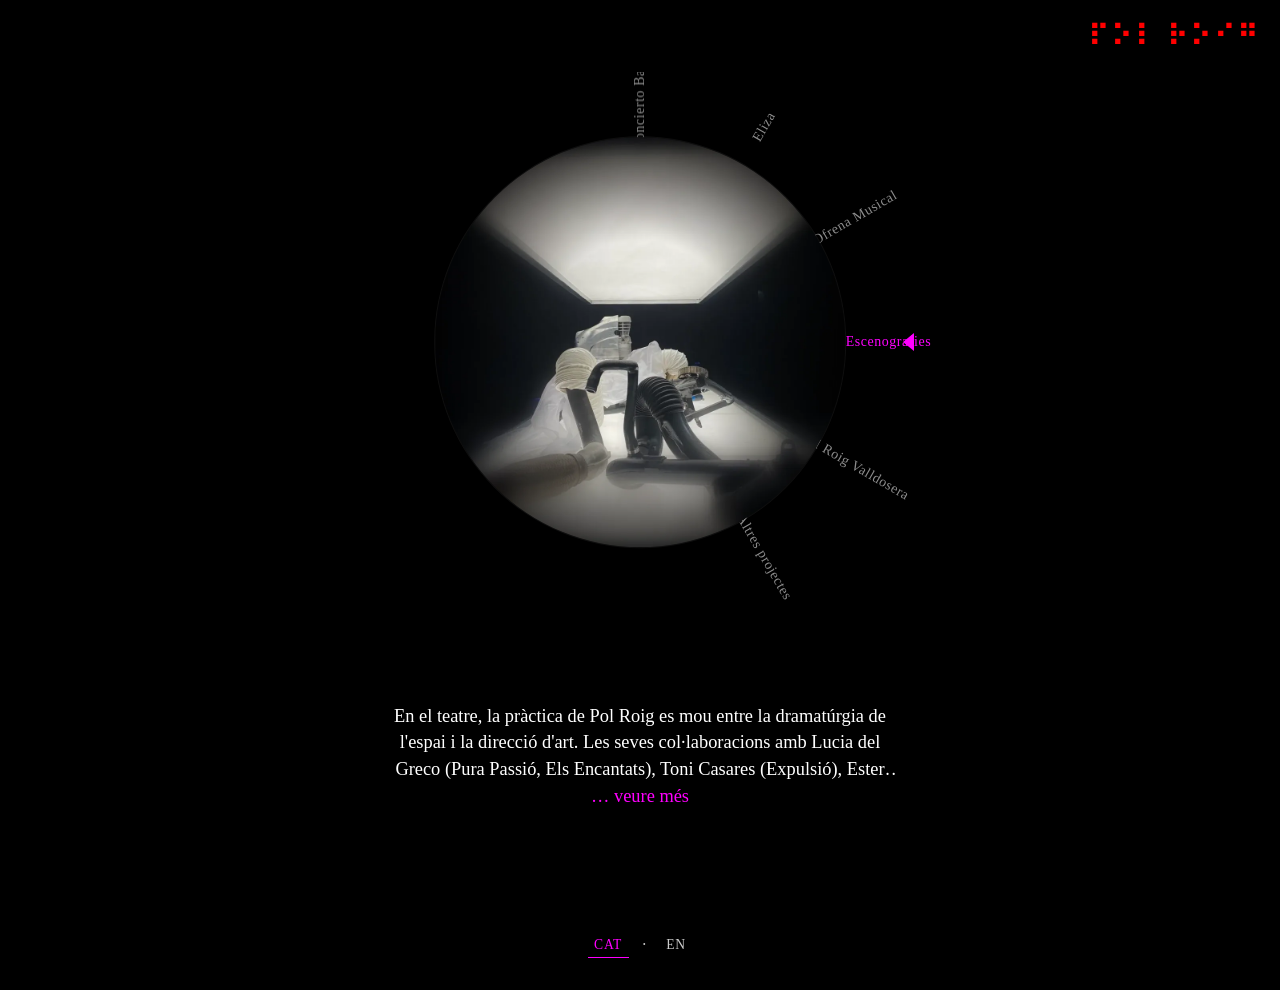
==== index.html @ 3471b9c0 "polroig3: estètica negra, contingut real, primera versió - Fons negre (#000) amb fg blanc i muted gr" ====
<!DOCTYPE html>
<html lang="ca">
<head>
  <meta charset="UTF-8">
  <meta name="viewport" content="width=device-width, initial-scale=1.0, viewport-fit=cover">
  <meta name="theme-color" content="#000000">

  <title>Pol Roig Valldosera</title>
  <meta name="description" content="Pol Roig Valldosera — dissenyador d'espai i artista multidisciplinari.">
  <link rel="canonical" href="https://polroigvalldosera.com/">

  <!-- Open Graph -->
  <meta property="og:type"        content="website">
  <meta property="og:title"       content="Pol Roig Valldosera">
  <meta property="og:description" content="Pol Roig Valldosera — dissenyador d'espai i artista multidisciplinari.">
  <meta property="og:image"       content="https://polroigvalldosera.com/data/escenografias/mirilla.webp">
  <meta property="og:url"         content="https://polroigvalldosera.com/">
  <meta name="twitter:card"       content="summary_large_image">

  <!-- hreflang -->
  <link rel="alternate" hreflang="ca"        href="https://polroigvalldosera.com/#/cat">
  <link rel="alternate" hreflang="en"        href="https://polroigvalldosera.com/#/en">
  <link rel="alternate" hreflang="x-default" href="https://polroigvalldosera.com/">

  <link rel="icon" type="image/webp" href="data/escenografias/mirilla.webp">
  <link rel="stylesheet" href="css/style.css">
</head>

<body>
  <!--
    Estructura mínima. La app la rellena dinámicamente desde js/app.js.
    El root #app contiene la vista activa (home o proyecto).
    El #iris es el overlay full-screen para las animaciones de entrada/salida.
  -->
  <div id="app" class="app"></div>
  <div id="iris" class="iris" aria-hidden="true"></div>

  <noscript>
    <p style="padding:2rem;font-family:'Times New Roman',serif;color:#fff;background:#000;min-height:100vh;margin:0">
      Aquest portfoli necessita JavaScript per funcionar. Si us plau, activa'l.<br>
      Pol Roig Valldosera — dissenyador d'espai i artista multidisciplinari.
    </p>
  </noscript>

  <script type="module" src="js/app.js"></script>
</body>
</html>
---- css/style.css ----
/* ============================================================
   polroig3 — estilo único
   mobile-first, sin frameworks. Todo el branding pasa por
   --color-acento y --color-titulo (inyectables desde data.json).
   ============================================================ */

/* -------------------- 0. Reset mínimo --------------------- */
*, *::before, *::after { box-sizing: border-box; margin: 0; padding: 0; }
html, body { height: 100%; }
img        { display: block; max-width: 100%; }
button     { background: none; border: 0; cursor: pointer; color: inherit; font: inherit; }
a          { color: inherit; text-decoration: none; }


/* -------------------- 1. Tokens --------------------------- */
:root {
  --bg:            #000000;
  --fg:            #ffffff;
  --muted:         #cccccc;

  --color-acento:  magenta;        /* pisable desde data.json -> config.color_acento */
  --color-titulo:  red;            /* pisable desde data.json -> config.color_titulo */

  --font-serif:    'Times New Roman', Times, serif;

  --ease-soft:     cubic-bezier(0.4, 0, 0.2, 1);
  --ease-spring:   cubic-bezier(0.34, 1.22, 0.64, 1);

  --swap-dur:      1100ms;     /* mirilla spin + iris-grow */
  --snap-dur:      350ms;      /* snap de la rueda */

  /* Geometría de la rueda — se sobreescribe en desktop */
  --wheel-size:    min(82vw, 50dvh);
  --mirilla-size:  46%;
  --radius-ratio:  0.92;

  /* Reparto vertical de la home (suma 100dvh) */
  --h-header:      8dvh;
  --h-wheel:       50dvh;
  --h-preview:     32dvh;
  --h-footer:      10dvh;
}
@media (min-width: 900px) {
  :root {
    --wheel-size:   min(60vmin, 540px);
    --mirilla-size: 32%;
  }
}

* { font-family: var(--font-serif); }

body {
  background: var(--bg);
  color: var(--fg);
  -webkit-font-smoothing: antialiased;
  font-feature-settings: "kern" 1, "liga" 1;
}


/* -------------------- 2. Layout root --------------------- */
.app {
  min-height: 100dvh;
  display: flex;
  flex-direction: column;
}

/* la home no scrollea; la página de proyecto sí */
body[data-view="home"]    { overflow: hidden; }
body[data-view="proyecto"] { overflow: auto; }


/* -------------------- 3. Header (braille) ---------------- */
.header {
  position: sticky;
  top: 0;
  z-index: 50;
  height: var(--h-header);
  display: flex;
  align-items: center;
  justify-content: flex-end;
  gap: 1rem;
  padding: 0 1.25rem;
  background: var(--bg);
}
.header__volver {
  margin-right: auto;
  font-size: 1rem;
  letter-spacing: 0.04em;
  color: var(--color-acento);
  transition: opacity 0.2s var(--ease-soft);
}
.header__volver:hover { opacity: 0.65; }

.braille {
  font-size: clamp(1rem, 3.6dvh, 1.75rem);
  letter-spacing: 0.08em;
  color: var(--color-titulo);
  user-select: none;
  cursor: default;          /* no clicable */
}


/* -------------------- 4. Home: rueda --------------------- */
.home {
  flex: 1 1 auto;
  display: flex;
  flex-direction: column;
}

.wheel-stage {
  position: relative;
  flex: 0 0 var(--h-wheel);
  display: grid;
  place-items: center;
  touch-action: none;       /* el drag de la rueda lo gestionamos en JS */
}

.wheel {
  position: relative;
  width: var(--wheel-size);
  height: var(--wheel-size);
  border-radius: 50%;
  transition: transform var(--snap-dur) var(--ease-spring);
  will-change: transform;
}
.wheel.is-dragging { transition: none; }

/* Slot: ancla puntual (0×0) en la posición radial. La rotación K*30 +
   translate(-R) coloca este punto en su sitio. */
.wheel__slot {
  position: absolute;
  top: 50%;
  left: 50%;
  width: 0;
  height: 0;
  transform:
    rotate(calc(var(--i) * 30deg))
    translate(0, calc(-1 * var(--wheel-size) / 2 * var(--radius-ratio)));
  transform-origin: 0 0;
}

/* Item: el botón clickable. Vive dentro del slot, se centra sobre él y
   rota -90º para que el texto salga como un rayo de sol del centro
   hacia fuera (en los slots 0..5 — la mitad derecha — se lee
   naturalmente de izquierda a derecha cuando inclinas la cabeza). */
.wheel__item {
  position: absolute;
  top: 0;
  left: 0;
  transform: translate(-50%, -50%) rotate(-90deg);
  transform-origin: center;
  font-size: clamp(0.65rem, 1.55dvh, 0.95rem);
  letter-spacing: 0.04em;
  color: var(--fg);
  white-space: nowrap;
  opacity: 0.55;
  cursor: pointer;
  padding: 0.25rem 0.4rem;
  transition: opacity 0.3s var(--ease-soft), color 0.3s var(--ease-soft);
}
.wheel__item:hover         { opacity: 0.9; }
.wheel__item.is-active     { opacity: 1; color: var(--color-acento); }

/* Selector triangular a la derecha (3 o'clock) */
.wheel__selector {
  position: absolute;
  top: 50%;
  right: calc(50% - var(--wheel-size) / 2 - 0.25rem);
  transform: translate(0, -50%);
  width: 0;
  height: 0;
  border-top:    0.6rem solid transparent;
  border-bottom: 0.6rem solid transparent;
  border-right:  0.7rem solid var(--color-acento);  /* punta hacia la rueda */
  pointer-events: none;
}


/* -------------------- 5. Mirilla ------------------------- */
.mirilla {
  position: absolute;
  top: 50%;
  left: 50%;
  width: var(--mirilla-size);
  aspect-ratio: 1 / 1;
  transform: translate(-50%, -50%);
  border-radius: 50%;
  overflow: hidden;
  /* Fallback visual mientras no haya mirilla.webp generada: gradiente
     radial discreto. Si la imagen carga, se superpone encima. */
  background:
    radial-gradient(circle at 50% 50%,
      #2a2a2a 0%,
      #1a1a1a 55%,
      #000000 100%);
  display: block;
  isolation: isolate;        /* aislar ::after para clip-path */
  transition: box-shadow 0.25s var(--ease-soft);
  box-shadow: 0 0 0 1px rgba(255,255,255,0.06);
}
.mirilla:hover { box-shadow: 0 0 0 2px var(--color-acento); }

.mirilla__img {
  width: 100%;
  height: 100%;
  object-fit: cover;
}
/* Si la imagen falla (no existe aún), la ocultamos para que se vea el
   gradiente del fondo. */
.mirilla__img:not([src]),
.mirilla__img[src=""] { display: none; }

/* Capa que aparece encima durante el swap, con la imagen siguiente.
   La animación iris-grow descubre la nueva imagen desde el centro. */
.mirilla::after {
  content: "";
  position: absolute;
  inset: 0;
  background-image: var(--next-img, none);
  background-size: cover;
  background-position: center;
  clip-path: circle(0% at 50% 50%);
  pointer-events: none;
  z-index: 1;
}

/* Estado swap: spin de toda la mirilla + iris-grow del overlay */
.mirilla.is-swapping {
  animation: mirilla-spin var(--swap-dur) var(--ease-soft);
}
.mirilla.is-swapping::after {
  animation: iris-grow 950ms 150ms var(--ease-soft) forwards;
}
@keyframes mirilla-spin {
  from { transform: translate(-50%, -50%) rotate(0deg); }
  to   { transform: translate(-50%, -50%) rotate(360deg); }
}
@keyframes iris-grow {
  from { clip-path: circle(0%   at 50% 50%); }
  to   { clip-path: circle(75%  at 50% 50%); }
}


/* -------------------- 6. Preview de texto --------------- */
.preview {
  flex: 0 0 var(--h-preview);
  padding: 1.25rem 1.5rem;
  display: flex;
  align-items: center;
  justify-content: center;
  text-align: center;
  transition: opacity 250ms var(--ease-soft);
}
.preview.is-fading { opacity: 0; }

.preview__inner {
  max-width: 32rem;
  font-size: clamp(1rem, 2.2dvh, 1.15rem);
  line-height: 1.45;
}

.preview__text {
  display: -webkit-box;
  -webkit-line-clamp: 3;
  -webkit-box-orient: vertical;
  overflow: hidden;
}

.preview__more {
  color: var(--color-acento);
  white-space: nowrap;
  border-bottom: 1px solid transparent;
  transition: border-color 0.2s var(--ease-soft);
}
.preview__more:hover { border-color: var(--color-acento); }


/* -------------------- 7. Footer (idiomas) --------------- */
.footer {
  flex: 0 0 var(--h-footer);
  display: flex;
  align-items: center;
  justify-content: center;
  gap: 0.85rem;
  padding: 0.5rem 1rem;
  background: var(--bg);
}

.lang__btn {
  font-size: 0.85rem;
  letter-spacing: 0.06em;
  color: var(--muted);
  padding: 0.25rem 0.4rem;
  border-bottom: 1px solid transparent;
  transition: color 0.2s var(--ease-soft), border-color 0.2s var(--ease-soft);
}
.lang__btn:hover            { color: var(--fg); }
.lang__btn.is-active        { color: var(--color-acento); border-bottom-color: var(--color-acento); }
.lang__sep                  { color: var(--muted); user-select: none; }


/* -------------------- 8. Página de proyecto ------------ */
.project {
  flex: 1 1 auto;
  display: flex;
  flex-direction: column;
  align-items: center;
  padding: 1.5rem 1.25rem 3rem;
}
.project__inner {
  width: 100%;
  max-width: 720px;
  display: flex;
  flex-direction: column;
  gap: 3rem;
}

.grupo { display: flex; flex-direction: column; gap: 1.25rem; }
.grupo__titulo {
  font-size: clamp(1.4rem, 3dvh, 2rem);
  font-weight: 400;
  letter-spacing: 0.02em;
  color: var(--color-acento);
}
.grupo__parrafo {
  font-size: 1.05rem;
  line-height: 1.55;
}


/* -------------------- 9. Slideshow ---------------------- */
.slideshow {
  position: relative;
  width: 100%;
  aspect-ratio: 4 / 3;
  overflow: hidden;
  background: #111;
  user-select: none;
}
.slideshow__track {
  display: flex;
  width: 100%;
  height: 100%;
  transform: translateX(calc(var(--i, 0) * -100%));
  transition: transform 600ms var(--ease-soft);
  will-change: transform;
}
.slideshow__slide {
  flex: 0 0 100%;
  height: 100%;
}
.slideshow__slide img {
  width: 100%;
  height: 100%;
  object-fit: cover;
}

.slideshow__btn {
  position: absolute;
  top: 0;
  width: 10%;
  height: 100%;
  display: flex;
  align-items: center;
  justify-content: center;
  font-size: 2rem;
  color: var(--color-acento);
  opacity: 0.35;
  transition: opacity 0.2s var(--ease-soft);
  background: linear-gradient(to right, rgba(0,0,0,0.6), transparent);
}
.slideshow__btn--prev { left: 0;  }
.slideshow__btn--next { right: 0; background: linear-gradient(to left, rgba(0,0,0,0.6), transparent); }
.slideshow__btn:hover           { opacity: 1; }
.slideshow__btn[disabled]       { opacity: 0; pointer-events: none; }
.slideshow:hover .slideshow__btn:not([disabled]) { opacity: 0.85; }


/* -------------------- 10. Texto desplegable ------------ */
.desplegable { display: flex; flex-direction: column; gap: 0.5rem; }

.desplegable__body {
  max-height: 0;
  overflow: hidden;
  transition: max-height 500ms var(--ease-soft);
  display: flex;
  flex-direction: column;
  gap: 1rem;
}
.desplegable__body p { font-size: 1.05rem; line-height: 1.55; }

.desplegable__toggle {
  align-self: flex-start;
  font-size: 0.95rem;
  color: var(--color-acento);
  border-bottom: 1px solid transparent;
  padding-bottom: 1px;
  transition: border-color 0.2s var(--ease-soft);
}
.desplegable__toggle:hover { border-bottom-color: var(--color-acento); }


/* -------------------- 11. Iris overlay ------------------ */
/* Cubre toda la pantalla en negro y aplica una máscara radial
   con un agujero animado por JS. Cuando #iris.is-active, intercepta
   los clicks; el resto del tiempo es invisible. */
.iris {
  position: fixed;
  inset: 0;
  background: #000;
  z-index: 100;
  pointer-events: none;
  -webkit-mask-image: radial-gradient(circle at 50% 50%, transparent 9999px, black 9999px);
          mask-image: radial-gradient(circle at 50% 50%, transparent 9999px, black 9999px);
}
.iris.is-active { pointer-events: auto; }


/* -------------------- 12. Reduced motion --------------- */
@media (prefers-reduced-motion: reduce) {
  *, *::before, *::after {
    animation-duration: 0.001ms !important;
    transition-duration: 0.001ms !important;
  }
}
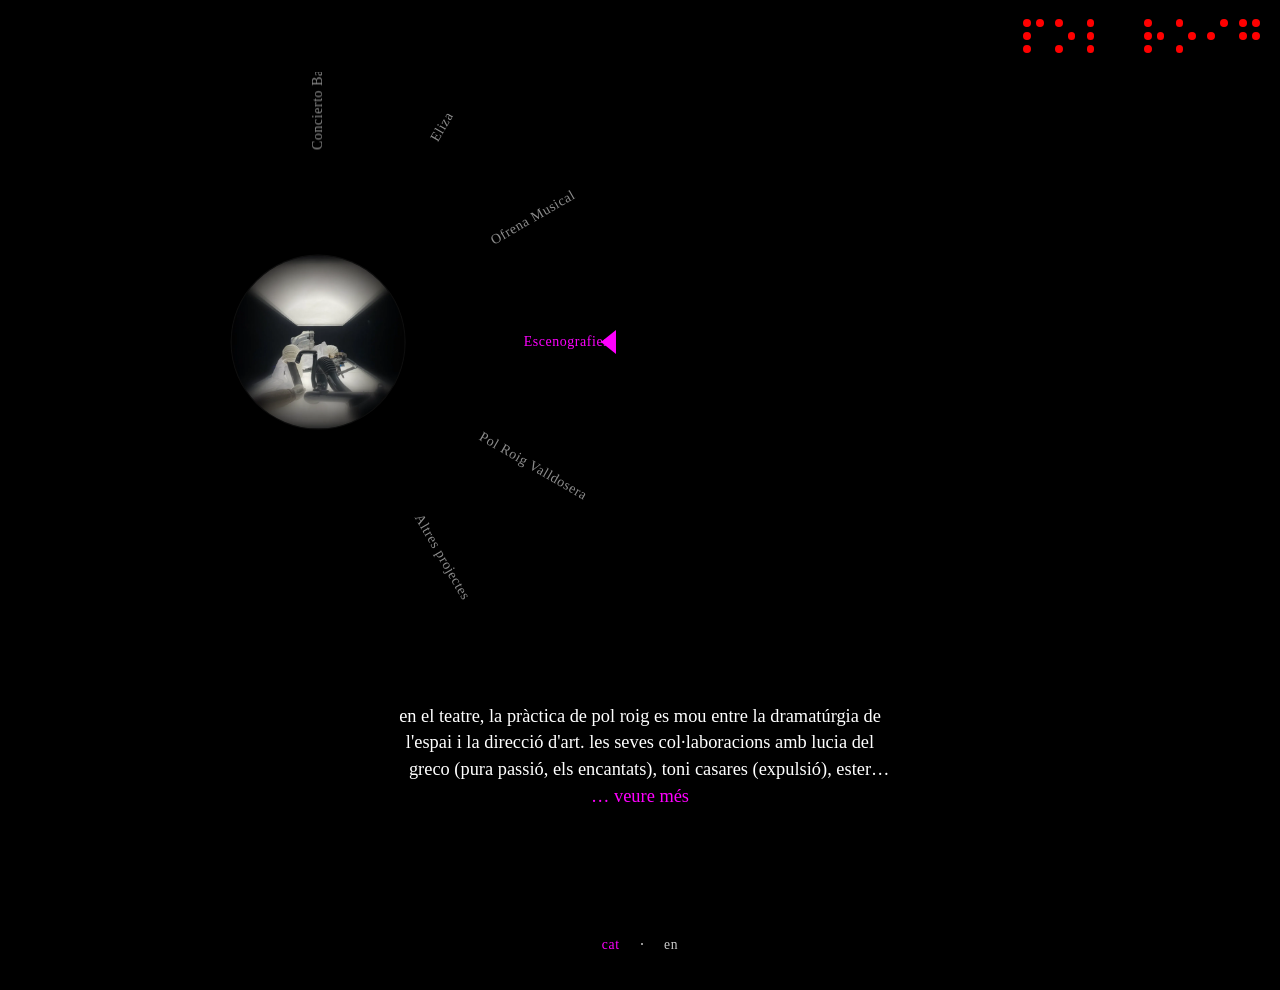
==== commit 373b9fba: "polroig3: anim mirilla polroig2, favicon dinàmic, braille net, sense majúscules - Mirilla swap amb d" ====
--- a/index.html
+++ b/index.html
@@ -5,24 +5,24 @@
   <meta name="viewport" content="width=device-width, initial-scale=1.0, viewport-fit=cover">
   <meta name="theme-color" content="#000000">
 
-  <title>Pol Roig Valldosera</title>
-  <meta name="description" content="Pol Roig Valldosera — dissenyador d'espai i artista multidisciplinari.">
-  <link rel="canonical" href="https://polroigvalldosera.com/">
+  <title>pol roig valldosera</title>
+  <meta name="description" content="pol roig valldosera — dissenyador d'espai i artista multidisciplinari.">
+  <link rel="canonical" href="https://meowrhino.github.io/polroig3/">
 
   <!-- Open Graph -->
   <meta property="og:type"        content="website">
-  <meta property="og:title"       content="Pol Roig Valldosera">
-  <meta property="og:description" content="Pol Roig Valldosera — dissenyador d'espai i artista multidisciplinari.">
-  <meta property="og:image"       content="https://polroigvalldosera.com/data/escenografias/mirilla.webp">
-  <meta property="og:url"         content="https://polroigvalldosera.com/">
+  <meta property="og:title"       content="pol roig valldosera">
+  <meta property="og:description" content="pol roig valldosera — dissenyador d'espai i artista multidisciplinari.">
+  <meta property="og:image"       content="https://meowrhino.github.io/polroig3/data/escenografias/mirilla.webp">
+  <meta property="og:url"         content="https://meowrhino.github.io/polroig3/">
   <meta name="twitter:card"       content="summary_large_image">
 
   <!-- hreflang -->
-  <link rel="alternate" hreflang="ca"        href="https://polroigvalldosera.com/#/cat">
-  <link rel="alternate" hreflang="en"        href="https://polroigvalldosera.com/#/en">
-  <link rel="alternate" hreflang="x-default" href="https://polroigvalldosera.com/">
+  <link rel="alternate" hreflang="ca"        href="https://meowrhino.github.io/polroig3/#/cat">
+  <link rel="alternate" hreflang="en"        href="https://meowrhino.github.io/polroig3/#/en">
+  <link rel="alternate" hreflang="x-default" href="https://meowrhino.github.io/polroig3/">
 
-  <link rel="icon" type="image/webp" href="data/escenografias/mirilla.webp">
+  <link rel="icon" id="favicon" type="image/webp" href="data/escenografias/mirilla.webp">
   <link rel="stylesheet" href="css/style.css">
 </head>
 
--- a/css/style.css
+++ b/css/style.css
@@ -54,6 +54,8 @@
   color: var(--fg);
   -webkit-font-smoothing: antialiased;
   font-feature-settings: "kern" 1, "liga" 1;
+  /* Sense majúscules a tota la web — fail-safe per si algun text les porta */
+  text-transform: lowercase;
 }
 
 
@@ -92,12 +94,33 @@
 .header__volver:hover { opacity: 0.65; }
 
 .braille {
-  font-size: clamp(1rem, 3.6dvh, 1.75rem);
-  letter-spacing: 0.08em;
+  display: inline-flex;
+  align-items: center;
+  gap: 0.4em;
   color: var(--color-titulo);
   user-select: none;
   cursor: default;          /* no clicable */
-}
+  font-size: clamp(1rem, 3.6dvh, 1.75rem);
+}
+.braille-char {
+  display: inline-grid;
+  grid-template-columns: 0.28em 0.28em;
+  grid-template-rows: 0.28em 0.28em 0.28em;
+  gap: 0.18em;
+}
+.braille-dot {
+  width: 0.28em;
+  height: 0.28em;
+  border-radius: 50%;
+  background: currentColor;
+}
+.braille-dot[data-pos="1"] { grid-column: 1; grid-row: 1; }
+.braille-dot[data-pos="2"] { grid-column: 1; grid-row: 2; }
+.braille-dot[data-pos="3"] { grid-column: 1; grid-row: 3; }
+.braille-dot[data-pos="4"] { grid-column: 2; grid-row: 1; }
+.braille-dot[data-pos="5"] { grid-column: 2; grid-row: 2; }
+.braille-dot[data-pos="6"] { grid-column: 2; grid-row: 3; }
+.braille-space { width: 0.5em; }
 
 
 /* -------------------- 4. Home: rueda --------------------- */
@@ -111,14 +134,23 @@
   position: relative;
   flex: 0 0 var(--h-wheel);
   display: grid;
-  place-items: center;
+  /* Roda i mirilla desplaçades cap a l'esquerra perquè el selector
+     triangular tingui aire a la dreta (com el pointer de polroig). */
+  place-items: center start;
+  padding-left: clamp(1rem, 4vw, 3rem);
+  padding-right: clamp(2rem, 8vw, 5rem);
   touch-action: none;       /* el drag de la rueda lo gestionamos en JS */
 }
 
-.wheel {
+.wheel-disc {
   position: relative;
   width: var(--wheel-size);
   height: var(--wheel-size);
+}
+
+.wheel {
+  position: absolute;
+  inset: 0;
   border-radius: 50%;
   transition: transform var(--snap-dur) var(--ease-spring);
   will-change: transform;
@@ -161,17 +193,18 @@
 .wheel__item:hover         { opacity: 0.9; }
 .wheel__item.is-active     { opacity: 1; color: var(--color-acento); }
 
-/* Selector triangular a la derecha (3 o'clock) */
+/* Selector triangular a la dreta (3 o'clock), separat del cercle perquè
+   tingui aire (el disc està desplaçat a l'esquerra a l'stage). */
 .wheel__selector {
   position: absolute;
   top: 50%;
-  right: calc(50% - var(--wheel-size) / 2 - 0.25rem);
+  right: -1.75rem;
   transform: translate(0, -50%);
   width: 0;
   height: 0;
-  border-top:    0.6rem solid transparent;
-  border-bottom: 0.6rem solid transparent;
-  border-right:  0.7rem solid var(--color-acento);  /* punta hacia la rueda */
+  border-top:    0.75rem solid transparent;
+  border-bottom: 0.75rem solid transparent;
+  border-right:  0.95rem solid var(--color-acento);  /* punta cap a la roda */
   pointer-events: none;
 }
 
@@ -210,8 +243,20 @@
 .mirilla__img:not([src]),
 .mirilla__img[src=""] { display: none; }
 
-/* Capa que aparece encima durante el swap, con la imagen siguiente.
-   La animación iris-grow descubre la nueva imagen desde el centro. */
+/* Swap de polroig2 — dues capes:
+   1) .mirilla__iris: iris negre que creix des del centre (tapa la imatge vella)
+   2) .mirilla::after: capa amb la imatge nova que també creix des del centre
+   La nova imatge va lleugerament endarrerida (150ms) perquè es vegi primer
+   el negre i després aparegui el contingut nou. Mentrestant, tota la mirilla
+   gira 360°. */
+.mirilla__iris {
+  position: absolute;
+  inset: 0;
+  background: #000;
+  pointer-events: none;
+  clip-path: circle(0% at 50% 50%);
+  z-index: 1;
+}
 .mirilla::after {
   content: "";
   position: absolute;
@@ -221,12 +266,14 @@
   background-position: center;
   clip-path: circle(0% at 50% 50%);
   pointer-events: none;
-  z-index: 1;
-}
-
-/* Estado swap: spin de toda la mirilla + iris-grow del overlay */
+  z-index: 2;
+}
+
 .mirilla.is-swapping {
   animation: mirilla-spin var(--swap-dur) var(--ease-soft);
+}
+.mirilla.is-swapping .mirilla__iris {
+  animation: iris-grow 950ms var(--ease-soft) forwards;
 }
 .mirilla.is-swapping::after {
   animation: iris-grow 950ms 150ms var(--ease-soft) forwards;
@@ -291,11 +338,9 @@
   letter-spacing: 0.06em;
   color: var(--muted);
   padding: 0.25rem 0.4rem;
-  border-bottom: 1px solid transparent;
-  transition: color 0.2s var(--ease-soft), border-color 0.2s var(--ease-soft);
-}
-.lang__btn:hover            { color: var(--fg); }
-.lang__btn.is-active        { color: var(--color-acento); border-bottom-color: var(--color-acento); }
+  transition: color 0.2s var(--ease-soft);
+}
+.lang__btn.is-active        { color: var(--color-acento); }
 .lang__sep                  { color: var(--muted); user-select: none; }
 
 
